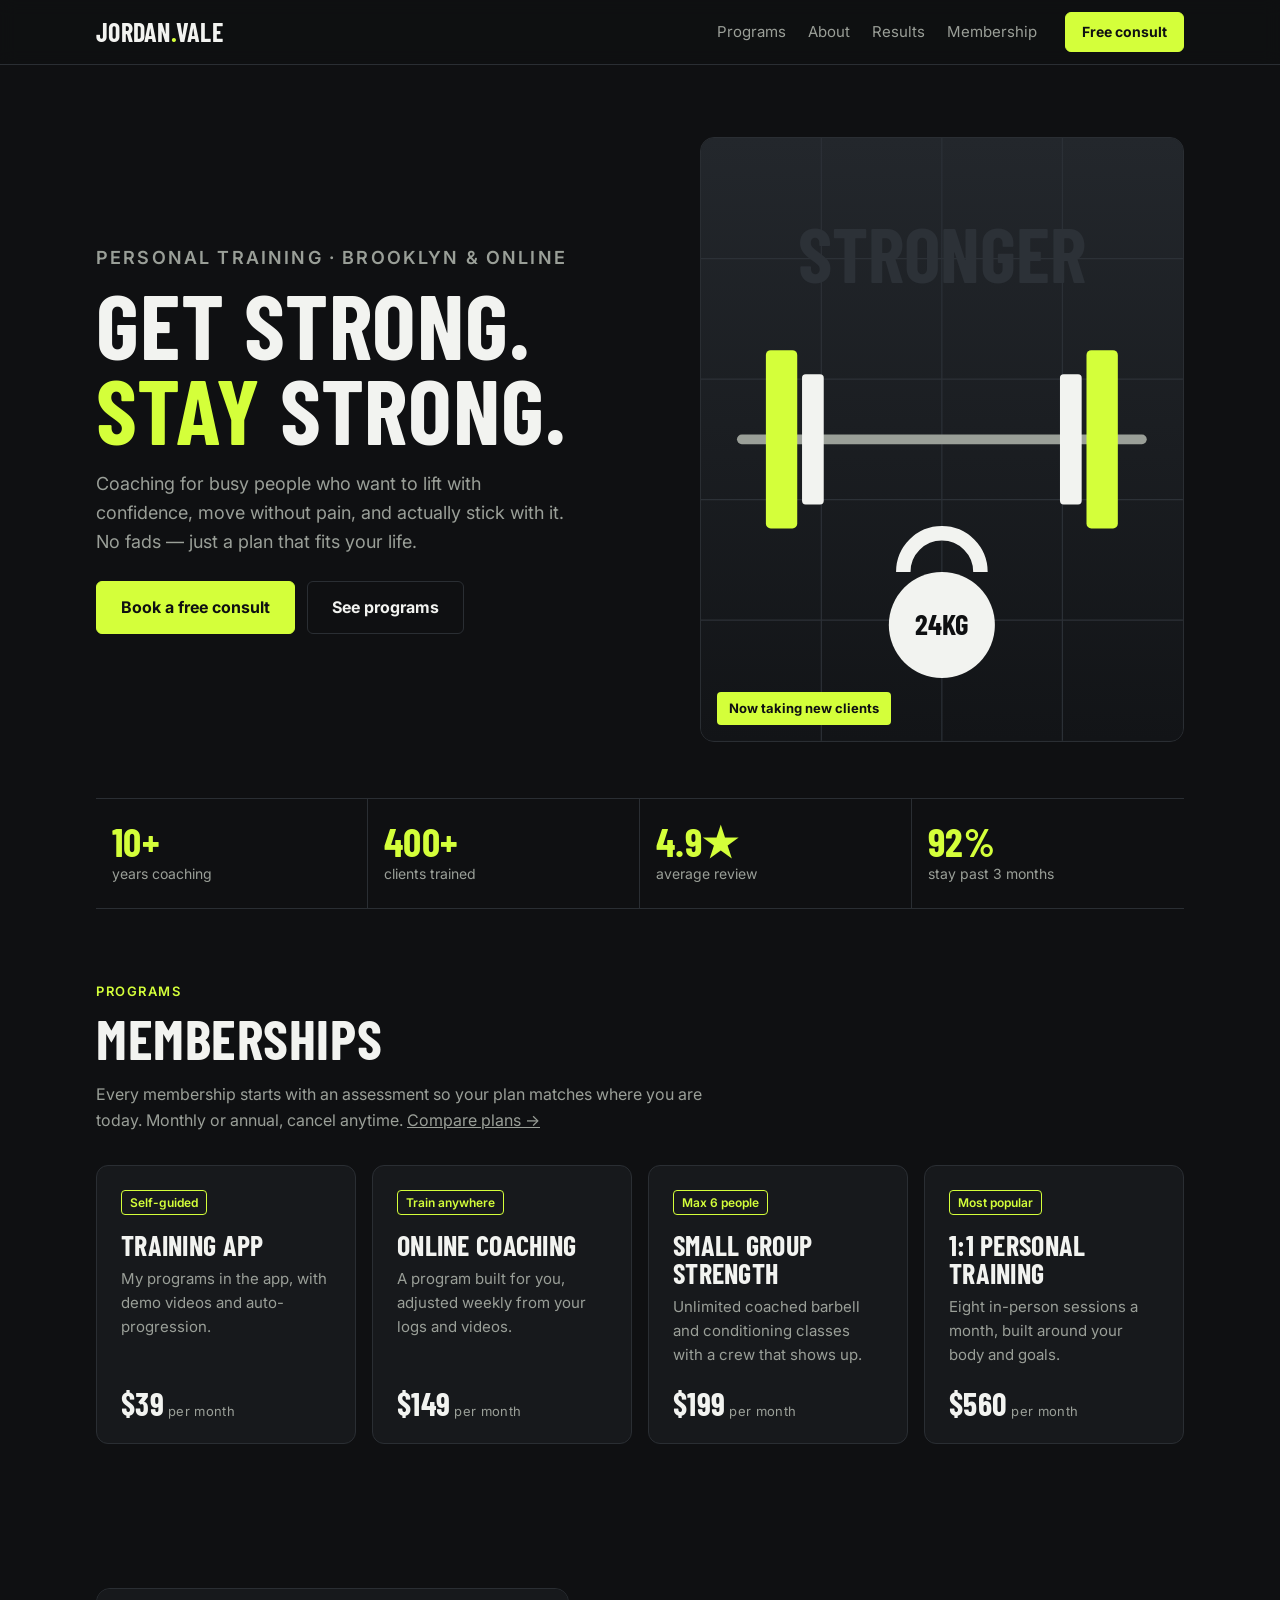
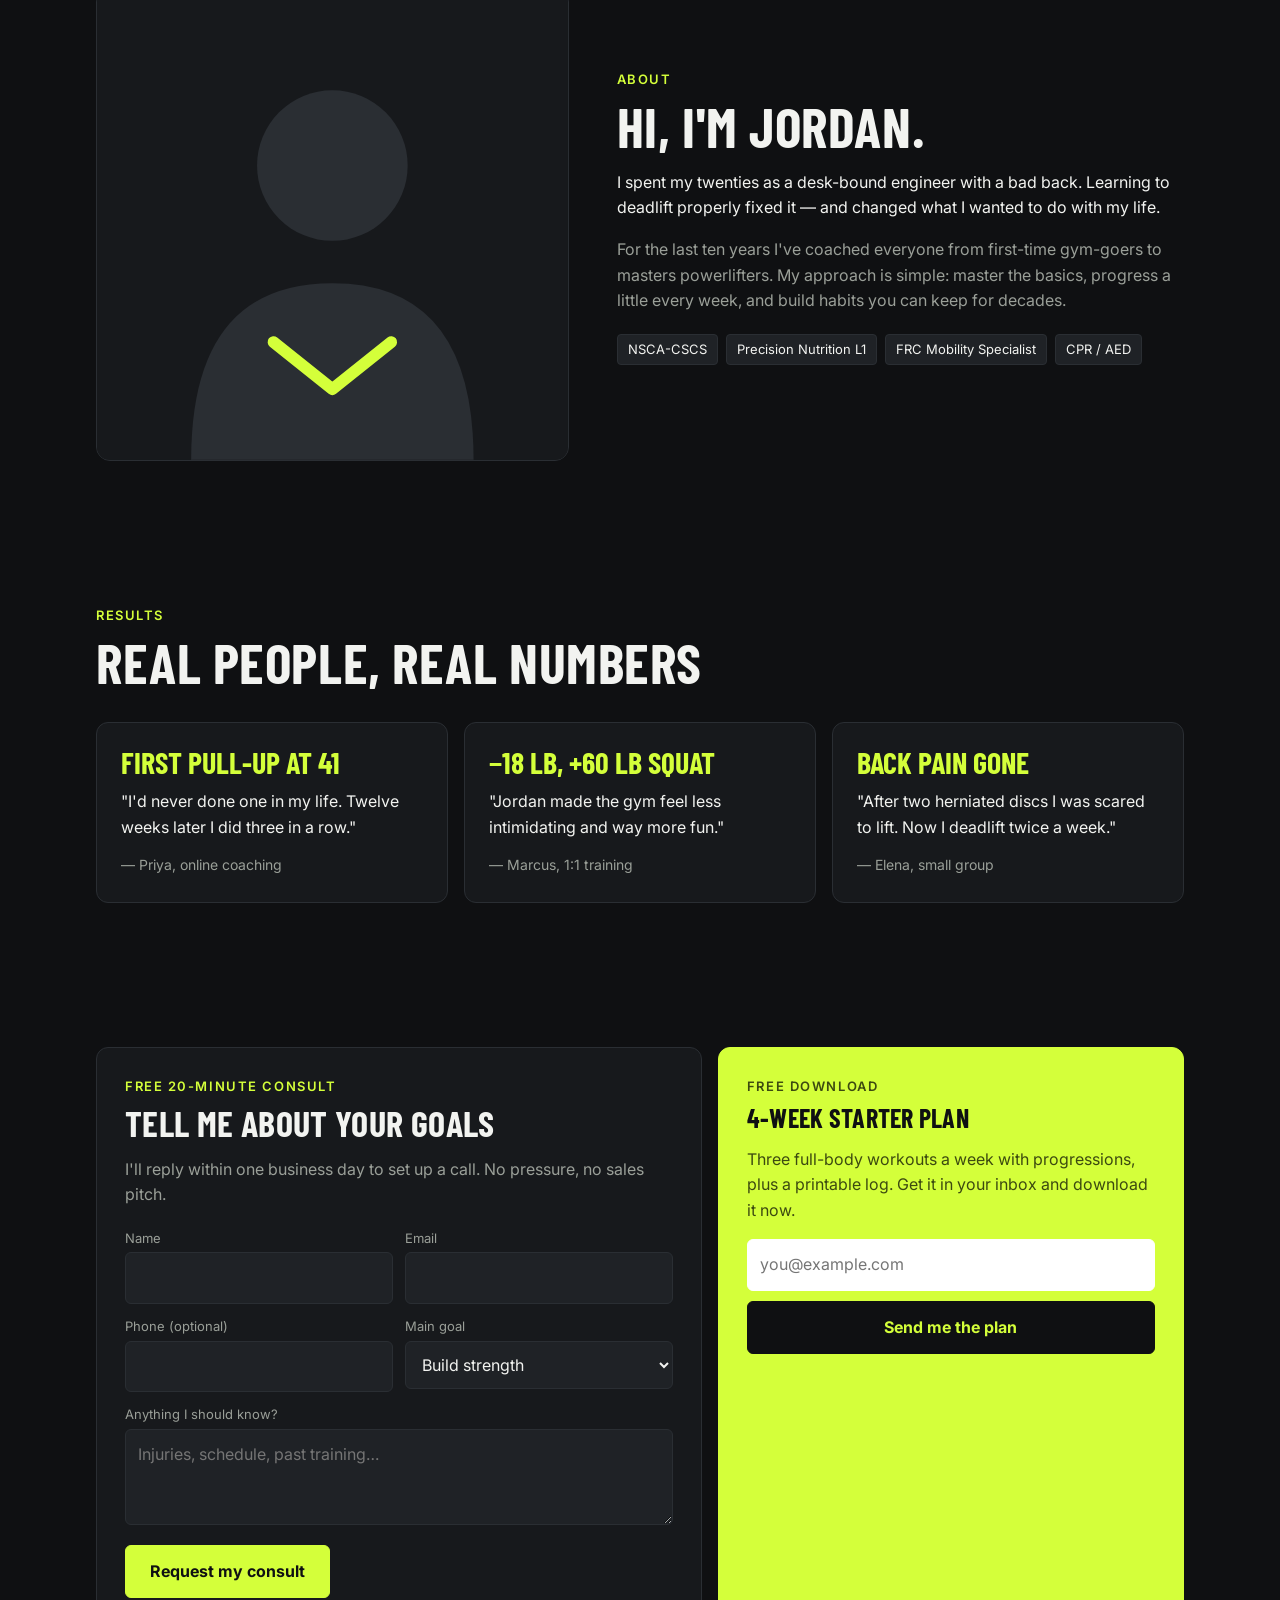
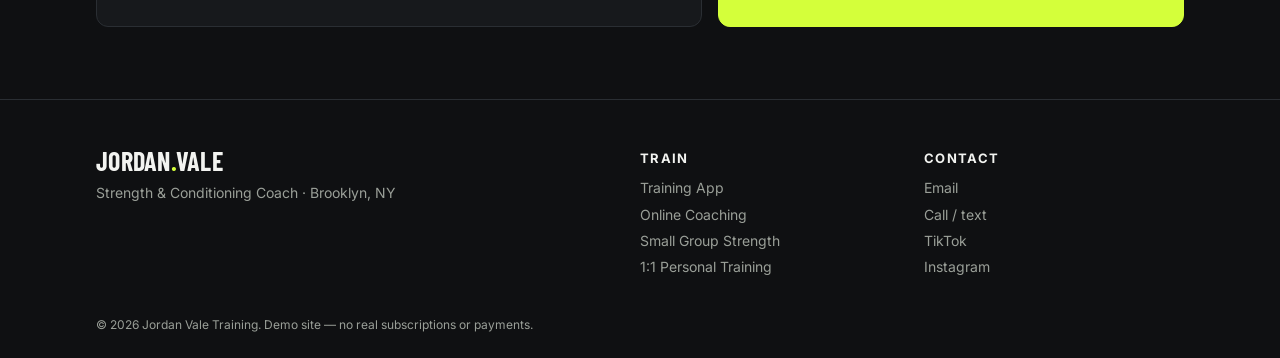
==== index.html @ 386c0ab6 "Personal trainer site with TikTok Pixel tracking Static GitHub Pages site: home, program detail, sub" ====
<!doctype html>
<html lang="en">
<head>
  <meta charset="utf-8">
  <meta name="viewport" content="width=device-width, initial-scale=1">
  <title>Jordan Vale — Strength &amp; Conditioning Coach, Brooklyn</title>
  <meta name="description" content="Personal training, online coaching and small group strength classes in Brooklyn, NY.">
  <link rel="preconnect" href="https://fonts.googleapis.com">
  <link rel="stylesheet" href="https://fonts.googleapis.com/css2?family=Barlow+Condensed:wght@700&family=Inter:wght@400;500;600;700&display=swap">
  <link rel="stylesheet" href="./assets/style.css">
  <script src="./assets/pixel.js"></script>
</head>
<body data-base="./">
<header id="site-header"></header>

<main>
  <div class="container hero">
    <div>
      <p class="eyebrow">Personal training · Brooklyn &amp; online</p>
      <h1>Get strong.<br><em>Stay</em> strong.</h1>
      <p>Coaching for busy people who want to lift with confidence, move without pain, and actually stick with it. No fads — just a plan that fits your life.</p>
      <div class="cta">
        <a class="btn" id="hero-consult" href="#consult">Book a free consult</a>
        <a class="btn ghost" id="hero-programs" href="#programs">See programs</a>
      </div>
    </div>
    <div class="hero-art">
      <svg viewBox="0 0 400 500" preserveAspectRatio="xMidYMid slice" aria-hidden="true">
        <defs>
          <linearGradient id="hg" x1="0" y1="0" x2="0" y2="1"><stop offset="0" stop-color="#23272c"/><stop offset="1" stop-color="#121417"/></linearGradient>
        </defs>
        <rect width="400" height="500" fill="url(#hg)"/>
        <g stroke="#2c3137" stroke-width="1">
          <line x1="0" y1="100" x2="400" y2="100"/><line x1="0" y1="200" x2="400" y2="200"/><line x1="0" y1="300" x2="400" y2="300"/><line x1="0" y1="400" x2="400" y2="400"/>
          <line x1="100" y1="0" x2="100" y2="500"/><line x1="200" y1="0" x2="200" y2="500"/><line x1="300" y1="0" x2="300" y2="500"/>
        </g>
        <!-- barbell -->
        <rect x="30" y="246" width="340" height="8" rx="4" fill="#9a9f98"/>
        <rect x="54" y="176" width="26" height="148" rx="4" fill="#d4ff3a"/>
        <rect x="84" y="196" width="18" height="108" rx="3" fill="#f2f3f0"/>
        <rect x="320" y="176" width="26" height="148" rx="4" fill="#d4ff3a"/>
        <rect x="298" y="196" width="18" height="108" rx="3" fill="#f2f3f0"/>
        <!-- kettlebell -->
        <path d="M168 360 a32 32 0 0 1 64 0" fill="none" stroke="#f2f3f0" stroke-width="12"/>
        <circle cx="200" cy="404" r="44" fill="#f2f3f0"/>
        <text x="200" y="412" text-anchor="middle" font-family="Barlow Condensed, sans-serif" font-weight="700" font-size="24" fill="#0f1012">24KG</text>
        <text x="200" y="120" text-anchor="middle" font-family="Barlow Condensed, sans-serif" font-weight="700" font-size="64" fill="#2c3137">STRONGER</text>
      </svg>
      <span class="chip">Now taking new clients</span>
    </div>
  </div>

  <div class="container">
    <div class="stats">
      <div class="stat"><b>10+</b><span>years coaching</span></div>
      <div class="stat"><b>400+</b><span>clients trained</span></div>
      <div class="stat"><b>4.9★</b><span>average review</span></div>
      <div class="stat"><b>92%</b><span>stay past 3 months</span></div>
    </div>
  </div>

  <section id="programs">
    <div class="container">
      <div class="section-head">
        <p class="eyebrow">Programs</p>
        <h2>Memberships</h2>
        <p class="muted">Every membership starts with an assessment so your plan matches where you are today. Monthly or annual, cancel anytime. <a href="./subscribe/" id="programs-compare">Compare plans →</a></p>
      </div>
      <div class="grid" id="program-grid"></div>
    </div>
  </section>

  <section id="about">
    <div class="container about">
      <div class="about-art">
        <svg viewBox="0 0 400 400" aria-hidden="true">
          <rect width="400" height="400" fill="#17191c"/>
          <circle cx="200" cy="150" r="64" fill="#2a2e33"/>
          <path d="M80 400 Q80 250 200 250 Q320 250 320 400 Z" fill="#2a2e33"/>
          <path d="M150 300 L200 340 L250 300" fill="none" stroke="#d4ff3a" stroke-width="10" stroke-linecap="round" stroke-linejoin="round"/>
        </svg>
      </div>
      <div>
        <p class="eyebrow">About</p>
        <h2 style="font-size:clamp(36px,5vw,56px);line-height:1;margin:0 0 16px">Hi, I'm Jordan.</h2>
        <p>I spent my twenties as a desk-bound engineer with a bad back. Learning to deadlift properly fixed it — and changed what I wanted to do with my life.</p>
        <p class="muted">For the last ten years I've coached everyone from first-time gym-goers to masters powerlifters. My approach is simple: master the basics, progress a little every week, and build habits you can keep for decades.</p>
        <ul class="creds">
          <li>NSCA-CSCS</li><li>Precision Nutrition L1</li><li>FRC Mobility Specialist</li><li>CPR / AED</li>
        </ul>
      </div>
    </div>
  </section>

  <section id="results">
    <div class="container">
      <div class="section-head">
        <p class="eyebrow">Results</p>
        <h2>Real people, real numbers</h2>
      </div>
      <div class="quotes">
        <div class="quote"><div class="win">First pull-up at 41</div><p>"I'd never done one in my life. Twelve weeks later I did three in a row."</p><cite>— Priya, online coaching</cite></div>
        <div class="quote"><div class="win">−18 lb, +60 lb squat</div><p>"Jordan made the gym feel less intimidating and way more fun."</p><cite>— Marcus, 1:1 training</cite></div>
        <div class="quote"><div class="win">Back pain gone</div><p>"After two herniated discs I was scared to lift. Now I deadlift twice a week."</p><cite>— Elena, small group</cite></div>
      </div>
    </div>
  </section>

  <section id="consult">
    <div class="container split">
      <div class="panel">
        <p class="eyebrow">Free 20-minute consult</p>
        <h2>Tell me about your goals</h2>
        <p class="muted">I'll reply within one business day to set up a call. No pressure, no sales pitch.</p>
        <form id="consult-form">
          <div class="fields">
            <div><label for="c-name">Name</label><input id="c-name" required autocomplete="name"></div>
            <div><label for="c-email">Email</label><input id="c-email" type="email" required autocomplete="email"></div>
            <div><label for="c-phone">Phone (optional)</label><input id="c-phone" type="tel" autocomplete="tel"></div>
            <div><label for="c-goal">Main goal</label>
              <select id="c-goal">
                <option>Build strength</option><option>Lose fat</option><option>Move without pain</option><option>Sport performance</option><option>Not sure yet</option>
              </select>
            </div>
            <div class="full"><label for="c-msg">Anything I should know?</label><textarea id="c-msg" placeholder="Injuries, schedule, past training…"></textarea></div>
            <div class="full"><button class="btn" type="submit" id="consult-submit">Request my consult</button></div>
          </div>
        </form>
      </div>
      <div class="panel lime" id="guide">
        <p class="eyebrow" style="color:#3c4a10">Free download</p>
        <h3>4-week starter plan</h3>
        <p class="muted">Three full-body workouts a week with progressions, plus a printable log. Get it in your inbox and download it now.</p>
        <form id="guide-form" style="display:flex;flex-direction:column;gap:10px;margin-top:16px">
          <input type="email" id="guide-email" placeholder="you@example.com" required aria-label="Email">
          <button class="btn" type="submit" id="guide-submit">Send me the plan</button>
        </form>
      </div>
    </div>
  </section>
</main>

<footer id="site-footer"></footer>

<script src="./assets/site.js"></script>
<script>
  document.getElementById('program-grid').innerHTML = PROGRAMS.map(function (p) {
    return '<a class="card" href="./program/?id=' + p.id + '" id="card-' + p.id + '">' +
      '<span class="tag">' + p.tag + '</span>' +
      '<h3>' + p.name + '</h3>' +
      '<p>' + p.short + '</p>' +
      '<div class="price">' + money(p.price) + '<small>' + p.unit + '</small></div></a>';
  }).join('');

  document.getElementById('hero-consult').addEventListener('click', function () {
    track('ClickButton', { description: 'hero_book_consult' });
  });

  document.getElementById('consult-form').addEventListener('submit', function (e) {
    e.preventDefault();
    var email = document.getElementById('c-email').value;
    var phone = document.getElementById('c-phone').value;
    identifyUser({ email: email, phone: phone });
    track('SubmitForm', { description: 'free_consult', content_name: document.getElementById('c-goal').value });
    this.innerHTML = '<div class="done"><h3>Got it — talk soon!</h3><p class="muted">I\'ll email you within one business day to find a time.</p></div>';
  });

  document.getElementById('guide-form').addEventListener('submit', function (e) {
    e.preventDefault();
    identifyUser({ email: document.getElementById('guide-email').value });
    track('SubmitForm', { description: 'starter_plan' });
    this.outerHTML = '<div class="done"><p><strong>Check your inbox.</strong> Or grab it right now:</p>' +
      '<a class="btn" id="guide-download" href="./assets/4-week-starter-plan.txt" download>Download the plan</a></div>';
    document.getElementById('guide-download').addEventListener('click', function () {
      track('Download', { content_id: 'starter-plan', content_name: '4-week starter plan' });
    });
  });
</script>
</body>
</html>
---- assets/style.css ----
:root {
  --bg: #0f1012; --surface: #17191c; --surface-2: #1f2226; --ink: #f2f3f0; --muted: #9a9f98;
  --line: #2a2e33; --accent: #d4ff3a; --accent-ink: #0f1012;
}
* { box-sizing: border-box; }
html { scroll-behavior: smooth; }
body {
  margin: 0; background: var(--bg); color: var(--ink);
  font: 16px/1.6 Inter, -apple-system, BlinkMacSystemFont, "Segoe UI", sans-serif;
}
a { color: inherit; }
h1, h2, h3, .logo, .stat b, .price {
  font-family: "Barlow Condensed", Impact, sans-serif; font-weight: 700; text-transform: uppercase; letter-spacing: .01em;
}
.container { max-width: 1120px; margin: 0 auto; padding: 0 16px; }
.muted { color: var(--muted); }
.eyebrow { color: var(--accent); font-size: 13px; font-weight: 600; letter-spacing: .12em; text-transform: uppercase; margin: 0 0 8px; }

/* header */
#site-header { background: rgba(15,16,18,.88); backdrop-filter: blur(8px); border-bottom: 1px solid var(--line); position: sticky; top: 0; z-index: 10; }
.nav { display: flex; align-items: center; gap: 28px; height: 64px; }
.logo { font-size: 26px; text-decoration: none; white-space: nowrap; line-height: 1; }
.logo span { color: var(--accent); }
.links { display: flex; gap: 22px; margin-left: auto; }
.links a { text-decoration: none; font-size: 15px; color: var(--muted); }
.links a:hover { color: var(--ink); }
@media (max-width: 760px) { .links { display: none; } .nav .btn { margin-left: auto; } }

/* buttons & forms */
.btn {
  display: inline-block; padding: 13px 24px; border-radius: 6px; border: 1px solid var(--accent);
  background: var(--accent); color: var(--accent-ink); font: inherit; font-weight: 700; cursor: pointer; text-decoration: none;
}
.btn:hover { filter: brightness(1.08); }
.btn.ghost { background: transparent; color: var(--ink); border-color: var(--line); }
.btn.ghost:hover { border-color: var(--ink); }
.btn.small { padding: 8px 16px; font-size: 14px; }
.btn.block { width: 100%; text-align: center; }
.btn:disabled { opacity: .5; cursor: not-allowed; }
label { display: block; font-size: 13px; color: var(--muted); margin-bottom: 4px; }
input, select, textarea {
  width: 100%; padding: 12px; border: 1px solid var(--line); border-radius: 6px;
  background: var(--surface-2); color: var(--ink); font: inherit;
}
textarea { min-height: 96px; resize: vertical; }
input:focus, select:focus, textarea:focus { outline: 2px solid var(--accent); outline-offset: -1px; }

/* hero */
.hero { display: grid; grid-template-columns: 1.15fr 1fr; gap: 48px; align-items: center; padding: 72px 16px 56px; }
.hero h1 { font-size: clamp(48px, 7.5vw, 92px); line-height: .92; margin: 0 0 20px; }
.hero h1 em { font-style: normal; color: var(--accent); }
.hero p { color: var(--muted); font-size: 18px; max-width: 480px; }
.hero .cta { display: flex; gap: 12px; flex-wrap: wrap; margin-top: 24px; }
.hero-art { position: relative; aspect-ratio: 4 / 5; border-radius: 14px; overflow: hidden; background: var(--surface); border: 1px solid var(--line); }
.hero-art svg { position: absolute; inset: 0; width: 100%; height: 100%; }
.hero-art .chip { position: absolute; left: 16px; bottom: 16px; background: var(--accent); color: var(--accent-ink); font-weight: 700; font-size: 13px; padding: 6px 12px; border-radius: 4px; }
@media (max-width: 760px) { .hero { grid-template-columns: 1fr; padding: 40px 16px; } .hero-art { aspect-ratio: 4 / 3; } }

.stats { display: grid; grid-template-columns: repeat(4, 1fr); border-top: 1px solid var(--line); border-bottom: 1px solid var(--line); }
.stat { padding: 22px 16px; border-right: 1px solid var(--line); }
.stat:last-child { border-right: 0; }
.stat b { display: block; font-size: 40px; line-height: 1; color: var(--accent); }
.stat span { color: var(--muted); font-size: 14px; }
@media (max-width: 760px) { .stats { grid-template-columns: 1fr 1fr; } .stat:nth-child(2) { border-right: 0; } .stat:nth-child(-n+2) { border-bottom: 1px solid var(--line); } }

/* sections */
section { padding: 72px 0; }
.section-head { margin-bottom: 32px; max-width: 640px; }
.section-head h2 { font-size: clamp(36px, 5vw, 56px); line-height: 1; margin: 0 0 10px; }

/* programs */
.grid { display: grid; grid-template-columns: repeat(auto-fill, minmax(240px, 1fr)); gap: 16px; }
.card {
  display: flex; flex-direction: column; text-decoration: none; background: var(--surface);
  border: 1px solid var(--line); border-radius: 12px; padding: 24px; transition: border-color .2s, transform .2s;
}
.card:hover { border-color: var(--accent); transform: translateY(-3px); }
.card .tag { align-self: flex-start; font-size: 12px; font-weight: 600; color: var(--accent); border: 1px solid currentColor; border-radius: 4px; padding: 2px 8px; }
.card h3 { font-size: 28px; line-height: 1; margin: 16px 0 8px; }
.card p { color: var(--muted); font-size: 15px; margin: 0 0 20px; flex: 1; }
.card .price { font-size: 32px; line-height: 1; }
.card .price small { font-family: Inter, sans-serif; font-size: 13px; color: var(--muted); text-transform: none; font-weight: 400; margin-left: 4px; }

/* about */
.about { display: grid; grid-template-columns: 1fr 1.2fr; gap: 48px; align-items: center; }
.about-art { aspect-ratio: 1; border-radius: 14px; overflow: hidden; background: var(--surface); border: 1px solid var(--line); }
.about-art svg { width: 100%; height: 100%; display: block; }
.creds { display: flex; flex-wrap: wrap; gap: 8px; margin-top: 20px; padding: 0; list-style: none; }
.creds li { background: var(--surface-2); border: 1px solid var(--line); border-radius: 4px; padding: 4px 10px; font-size: 13px; }
@media (max-width: 760px) { .about { grid-template-columns: 1fr; gap: 24px; } }

/* results */
.quotes { display: grid; grid-template-columns: repeat(3, 1fr); gap: 16px; }
.quote { background: var(--surface); border: 1px solid var(--line); border-radius: 12px; padding: 24px; }
.quote .win { font-family: "Barlow Condensed", sans-serif; font-weight: 700; font-size: 30px; line-height: 1; color: var(--accent); text-transform: uppercase; }
.quote p { margin: 12px 0; }
.quote cite { color: var(--muted); font-style: normal; font-size: 14px; }
@media (max-width: 760px) { .quotes { grid-template-columns: 1fr; } }

/* consult + guide */
.split { display: grid; grid-template-columns: 1.3fr 1fr; gap: 16px; }
@media (max-width: 760px) { .split { grid-template-columns: 1fr; } }
.panel { background: var(--surface); border: 1px solid var(--line); border-radius: 12px; padding: 28px; }
.panel h2 { font-size: 36px; line-height: 1; margin: 0 0 8px; }
.panel h3 { font-size: 26px; line-height: 1; margin: 0 0 8px; }
.panel.lime { background: var(--accent); color: var(--accent-ink); border-color: var(--accent); }
.panel.lime .muted { color: #3c4a10; }
.panel.lime input { background: #fff; color: #111; border-color: #fff; }
.panel.lime .btn { background: var(--accent-ink); color: var(--accent); border-color: var(--accent-ink); }
.fields { display: grid; grid-template-columns: 1fr 1fr; gap: 12px; margin-top: 20px; }
.fields .full { grid-column: 1 / -1; }
@media (max-width: 560px) { .fields { grid-template-columns: 1fr; } }
.done { padding: 16px 0 0; }
.done a { font-weight: 700; }

/* program page */
.pdp { display: grid; grid-template-columns: 1.2fr 1fr; gap: 40px; padding: 48px 16px 72px; align-items: start; }
.pdp h1 { font-size: clamp(44px, 6vw, 72px); line-height: .95; margin: 8px 0 16px; }
.pdp .lead { font-size: 18px; color: var(--muted); }
.checklist { list-style: none; padding: 0; margin: 24px 0; }
.checklist li { padding: 10px 0 10px 30px; border-bottom: 1px solid var(--line); position: relative; }
.checklist li::before { content: "✓"; position: absolute; left: 4px; color: var(--accent); font-weight: 700; }
.buy .price { font-size: 56px; line-height: 1; margin: 4px 0; }
.buy .btn { margin-top: 20px; }
.buy .text-btn { display: block; margin: 14px auto 0; background: none; border: 0; color: var(--muted); font: inherit; text-decoration: underline; cursor: pointer; }
@media (max-width: 760px) { .pdp { grid-template-columns: 1fr; } }

/* subscribe */
.page-title { font-size: clamp(40px, 6vw, 64px); line-height: 1; margin: 40px 0 24px; }
.two-col { display: grid; grid-template-columns: 1.4fr 1fr; gap: 24px; align-items: start; padding-bottom: 72px; }
.two-col .panel + .panel { margin-top: 16px; }
@media (max-width: 760px) { .two-col { grid-template-columns: 1fr; } }
.sub-head { display: flex; justify-content: space-between; align-items: flex-end; gap: 16px; flex-wrap: wrap; }
.sub-head .page-title { margin-bottom: 24px; }
.billing { display: inline-flex; background: var(--surface); border: 1px solid var(--line); border-radius: 8px; padding: 4px; margin-bottom: 24px; }
.billing button { background: none; border: 0; color: var(--muted); font: inherit; font-weight: 600; padding: 8px 16px; border-radius: 6px; cursor: pointer; }
.billing button small { font-weight: 500; font-size: 11px; margin-left: 4px; color: var(--accent); }
.billing button[aria-pressed="true"] { background: var(--accent); color: var(--accent-ink); }
.billing button[aria-pressed="true"] small { color: var(--accent-ink); }
.plans { display: grid; grid-template-columns: repeat(4, 1fr); gap: 12px; }
@media (max-width: 960px) { .plans { grid-template-columns: 1fr 1fr; } }
@media (max-width: 520px) { .plans { grid-template-columns: 1fr; } }
.plan {
  display: flex; flex-direction: column; text-align: left; font: inherit; color: var(--ink); cursor: pointer;
  background: var(--surface); border: 1px solid var(--line); border-radius: 12px; padding: 20px; transition: border-color .2s;
}
.plan:hover { border-color: var(--muted); }
.plan[aria-pressed="true"] { border-color: var(--accent); box-shadow: inset 0 0 0 1px var(--accent); }
.plan .tag { align-self: flex-start; font-size: 12px; font-weight: 600; color: var(--accent); border: 1px solid currentColor; border-radius: 4px; padding: 2px 8px; }
.plan h3 { font-size: 24px; line-height: 1; margin: 14px 0 8px; }
.plan .price { font-size: 34px; line-height: 1; }
.plan .price small { font-family: Inter, sans-serif; font-size: 13px; color: var(--muted); text-transform: none; font-weight: 400; margin-left: 2px; }
.plan ul { list-style: none; padding: 0; margin: 16px 0 0; font-size: 14px; color: var(--muted); }
.plan li { padding: 4px 0 4px 20px; position: relative; }
.plan li::before { content: "✓"; position: absolute; left: 0; color: var(--accent); }
.pay-option { display: flex; gap: 12px; align-items: center; padding: 14px; border: 1px solid var(--line); border-radius: 8px; margin-top: 10px; cursor: pointer; }
.pay-option input { width: auto; accent-color: var(--accent); }
.pay-option:has(input:checked) { border-color: var(--accent); }
.sum-row { display: flex; justify-content: space-between; padding: 6px 0; }
.sum-row.total { font-weight: 700; font-size: 18px; border-top: 1px solid var(--line); margin-top: 8px; padding-top: 14px; }

/* thank you */
.confirm { text-align: center; max-width: 580px; margin: 0 auto; padding: 88px 16px; }
.confirm .check { width: 64px; height: 64px; border-radius: 50%; background: var(--accent); color: var(--accent-ink); font-size: 32px; font-weight: 700; line-height: 64px; margin: 0 auto 20px; }
.confirm h1 { font-size: 56px; line-height: 1; margin: 0 0 12px; }

/* footer */
#site-footer { border-top: 1px solid var(--line); padding: 48px 0 24px; font-size: 14px; }
.footer-grid { display: grid; grid-template-columns: 2fr 1fr 1fr; gap: 24px; }
.footer-grid h4 { margin: 0 0 8px; font-size: 13px; text-transform: uppercase; letter-spacing: .1em; }
.footer-grid a { display: block; color: var(--muted); text-decoration: none; margin-bottom: 4px; }
.footer-grid a:hover { color: var(--accent); }
.footer-grid p { color: var(--muted); margin: 8px 0 0; }
.fine { color: var(--muted); font-size: 12px; margin-top: 32px; }
@media (max-width: 760px) { .footer-grid { grid-template-columns: 1fr 1fr; } .footer-grid > div:first-child { grid-column: 1 / -1; } }

/* toast */
.toast {
  position: fixed; left: 50%; bottom: 24px; transform: translate(-50%, 20px); opacity: 0;
  background: var(--ink); color: var(--bg); padding: 12px 18px; border-radius: 8px; transition: all .25s; z-index: 30; font-weight: 500;
}
.toast.show { opacity: 1; transform: translate(-50%, 0); }

/* debug panel (?debug=1) */
.cs-debug {
  position: fixed; right: 12px; bottom: 12px; width: min(420px, calc(100vw - 24px)); z-index: 40;
  background: #000; color: #e6e8e3; border: 1px solid var(--line); border-radius: 10px; box-shadow: 0 8px 30px rgba(0,0,0,.5);
  font: 12px/1.5 ui-monospace, Menlo, monospace;
}
.cs-debug-head { display: flex; gap: 8px; align-items: center; padding: 8px 12px; border-bottom: 1px solid var(--line); }
.cs-debug-head code { color: var(--accent); }
.cs-debug-head span { color: var(--muted); }
.cs-debug-head button { margin-left: auto; background: none; border: 0; color: #e6e8e3; cursor: pointer; font-size: 16px; }
#cs-debug-log { max-height: 220px; overflow: auto; padding: 8px 12px; word-break: break-all; }
#cs-debug-log .err { color: #ff8a80; }
#cs-debug-log .muted { color: var(--muted); }
.cs-debug.collapsed #cs-debug-log { display: none; }
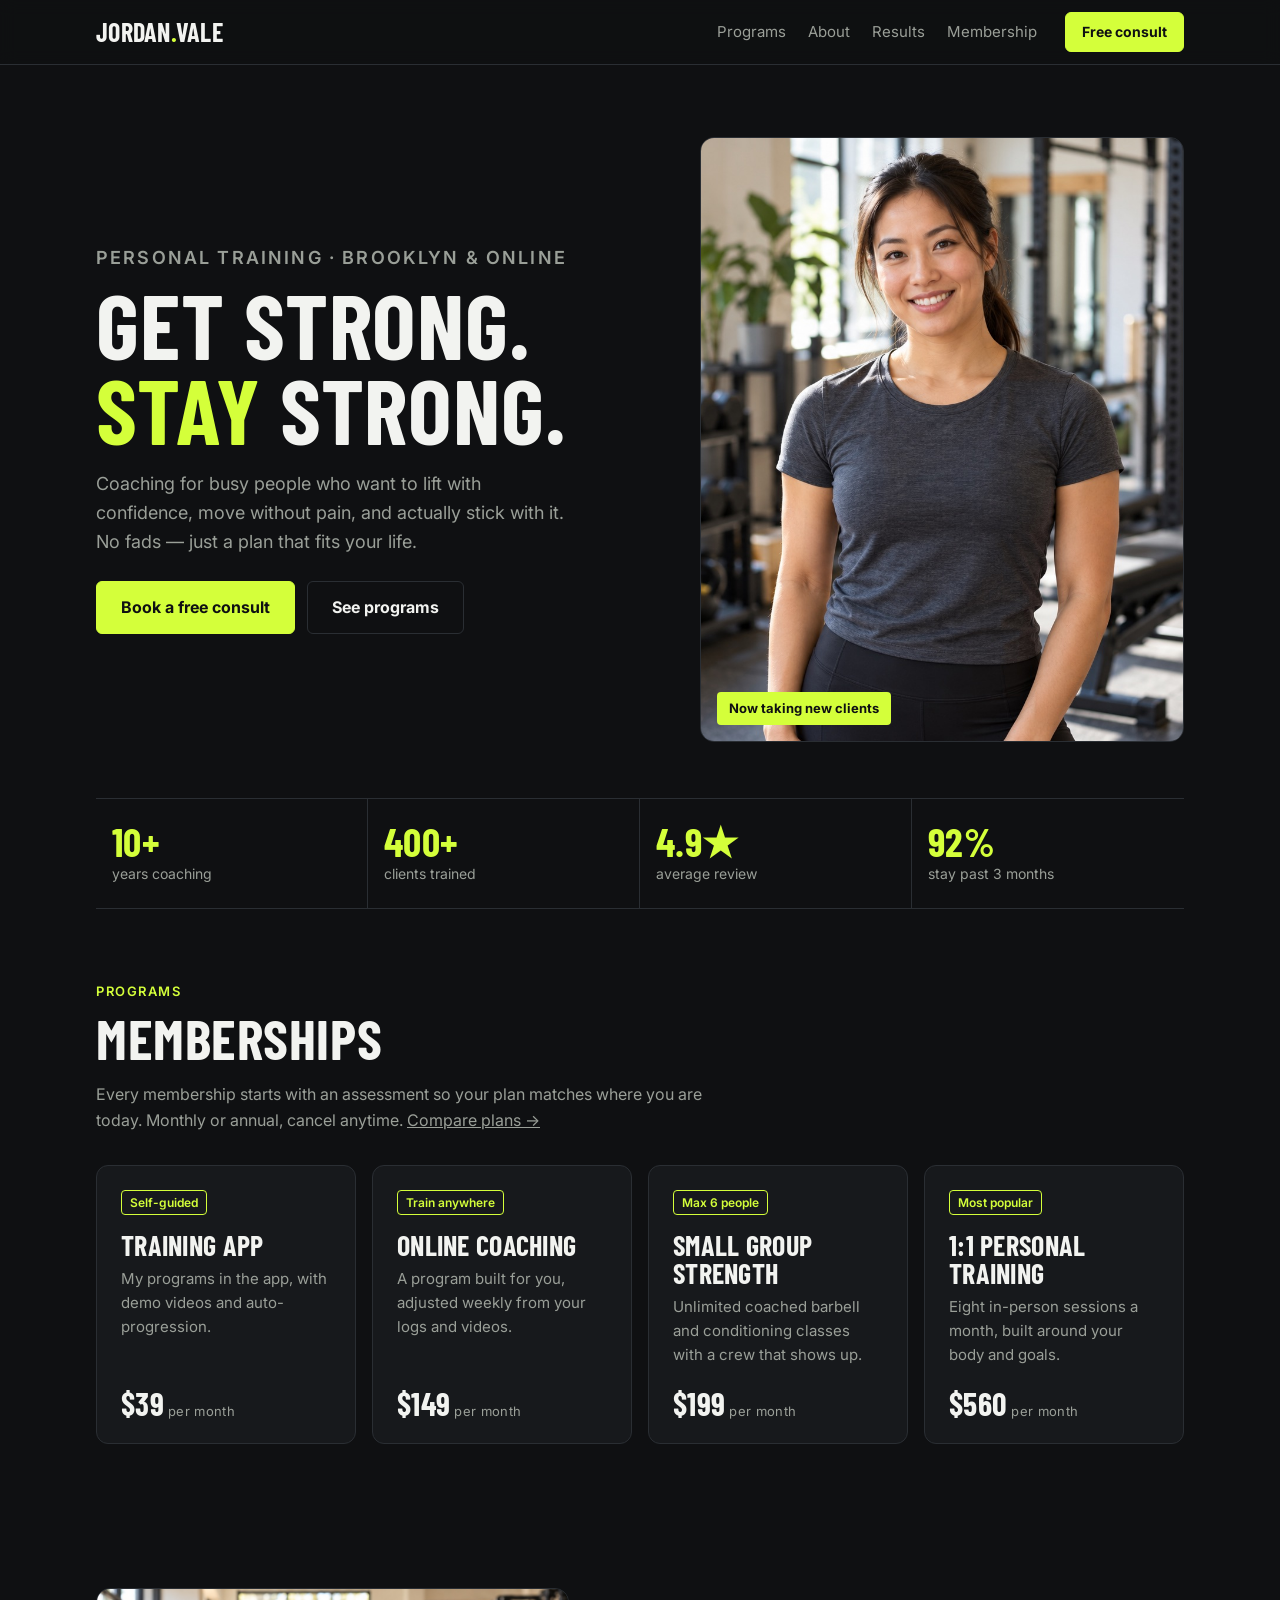
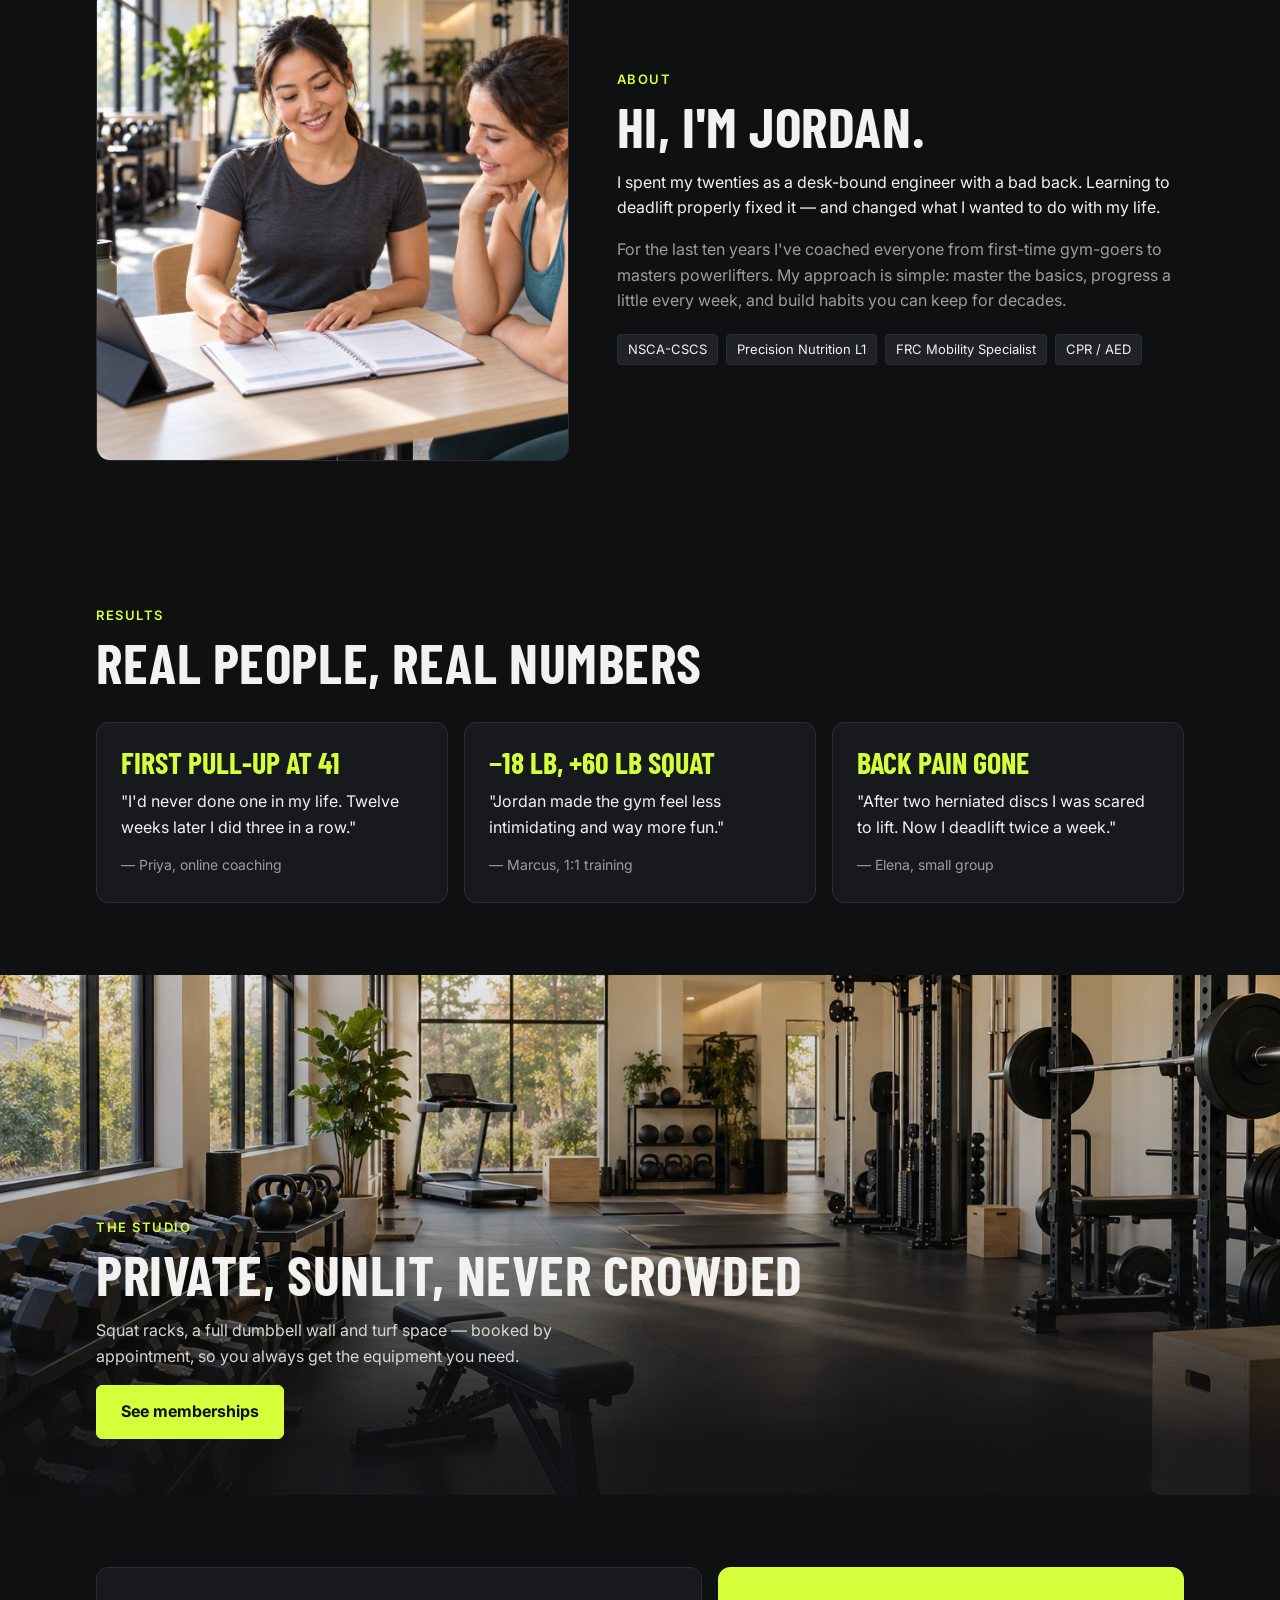
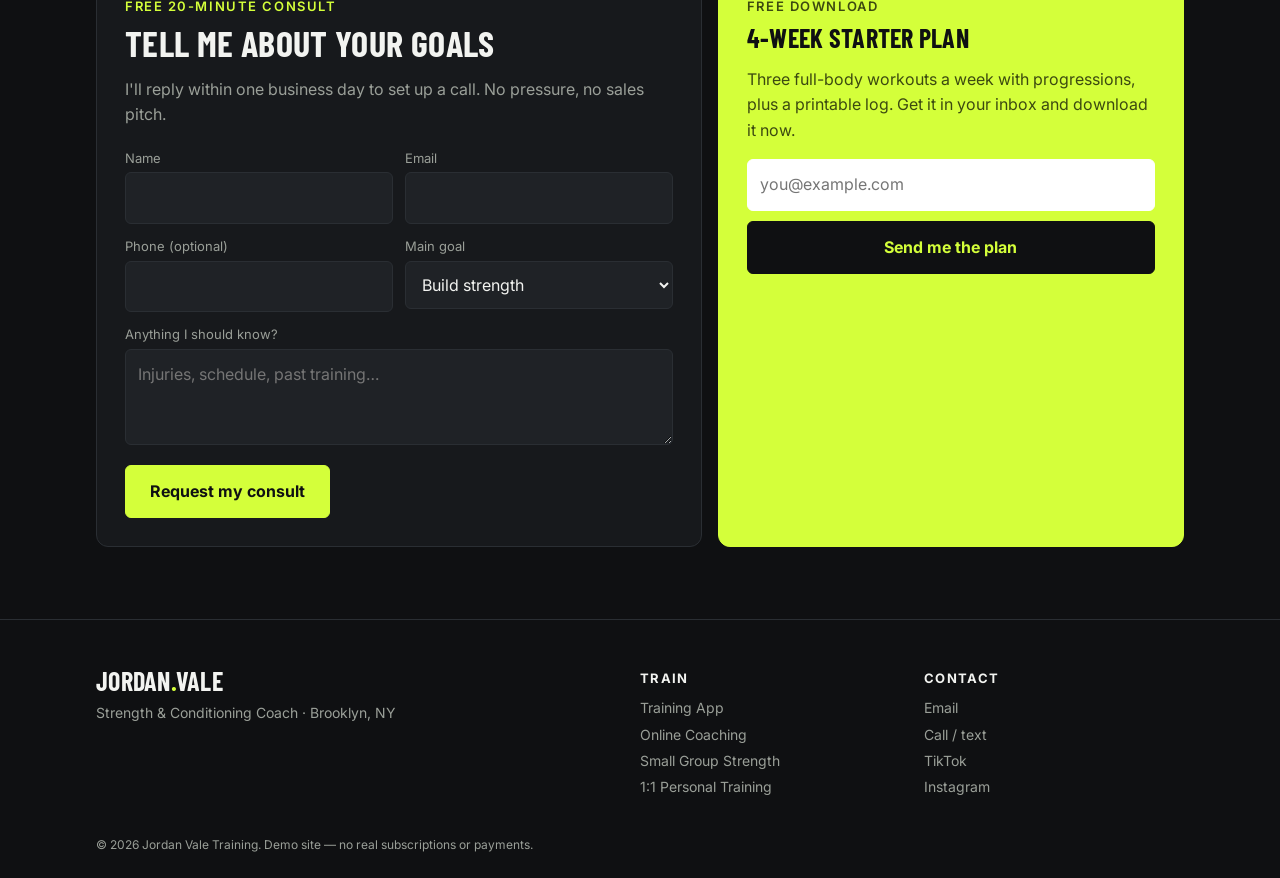
==== commit 20836bad: "Add trainer, consult and studio photos Hero uses the trainer portrait, About uses the planning photo" ====
--- a/index.html
+++ b/index.html
@@ -25,27 +25,7 @@
       </div>
     </div>
     <div class="hero-art">
-      <svg viewBox="0 0 400 500" preserveAspectRatio="xMidYMid slice" aria-hidden="true">
-        <defs>
-          <linearGradient id="hg" x1="0" y1="0" x2="0" y2="1"><stop offset="0" stop-color="#23272c"/><stop offset="1" stop-color="#121417"/></linearGradient>
-        </defs>
-        <rect width="400" height="500" fill="url(#hg)"/>
-        <g stroke="#2c3137" stroke-width="1">
-          <line x1="0" y1="100" x2="400" y2="100"/><line x1="0" y1="200" x2="400" y2="200"/><line x1="0" y1="300" x2="400" y2="300"/><line x1="0" y1="400" x2="400" y2="400"/>
-          <line x1="100" y1="0" x2="100" y2="500"/><line x1="200" y1="0" x2="200" y2="500"/><line x1="300" y1="0" x2="300" y2="500"/>
-        </g>
-        <!-- barbell -->
-        <rect x="30" y="246" width="340" height="8" rx="4" fill="#9a9f98"/>
-        <rect x="54" y="176" width="26" height="148" rx="4" fill="#d4ff3a"/>
-        <rect x="84" y="196" width="18" height="108" rx="3" fill="#f2f3f0"/>
-        <rect x="320" y="176" width="26" height="148" rx="4" fill="#d4ff3a"/>
-        <rect x="298" y="196" width="18" height="108" rx="3" fill="#f2f3f0"/>
-        <!-- kettlebell -->
-        <path d="M168 360 a32 32 0 0 1 64 0" fill="none" stroke="#f2f3f0" stroke-width="12"/>
-        <circle cx="200" cy="404" r="44" fill="#f2f3f0"/>
-        <text x="200" y="412" text-anchor="middle" font-family="Barlow Condensed, sans-serif" font-weight="700" font-size="24" fill="#0f1012">24KG</text>
-        <text x="200" y="120" text-anchor="middle" font-family="Barlow Condensed, sans-serif" font-weight="700" font-size="64" fill="#2c3137">STRONGER</text>
-      </svg>
+      <img src="./assets/img/coach.jpg" alt="Jordan Vale smiling in the training studio" width="1536" height="1024" fetchpriority="high">
       <span class="chip">Now taking new clients</span>
     </div>
   </div>
@@ -73,12 +53,7 @@
   <section id="about">
     <div class="container about">
       <div class="about-art">
-        <svg viewBox="0 0 400 400" aria-hidden="true">
-          <rect width="400" height="400" fill="#17191c"/>
-          <circle cx="200" cy="150" r="64" fill="#2a2e33"/>
-          <path d="M80 400 Q80 250 200 250 Q320 250 320 400 Z" fill="#2a2e33"/>
-          <path d="M150 300 L200 340 L250 300" fill="none" stroke="#d4ff3a" stroke-width="10" stroke-linecap="round" stroke-linejoin="round"/>
-        </svg>
+        <img src="./assets/img/consult.jpg" alt="Jordan planning a training program with a client" width="1536" height="1024" loading="lazy">
       </div>
       <div>
         <p class="eyebrow">About</p>
@@ -103,6 +78,16 @@
         <div class="quote"><div class="win">−18 lb, +60 lb squat</div><p>"Jordan made the gym feel less intimidating and way more fun."</p><cite>— Marcus, 1:1 training</cite></div>
         <div class="quote"><div class="win">Back pain gone</div><p>"After two herniated discs I was scared to lift. Now I deadlift twice a week."</p><cite>— Elena, small group</cite></div>
       </div>
+    </div>
+  </section>
+
+  <section id="studio" class="studio">
+    <img src="./assets/img/studio.jpg" alt="Sunlit training studio with squat racks, dumbbells and kettlebells" width="1536" height="1024" loading="lazy">
+    <div class="container studio-copy">
+      <p class="eyebrow">The studio</p>
+      <h2>Private, sunlit, never crowded</h2>
+      <p>Squat racks, a full dumbbell wall and turf space — booked by appointment, so you always get the equipment you need.</p>
+      <a class="btn" id="studio-membership" href="./subscribe/">See memberships</a>
     </div>
   </section>
 
--- a/assets/style.css
+++ b/assets/style.css
@@ -52,7 +52,7 @@
 .hero p { color: var(--muted); font-size: 18px; max-width: 480px; }
 .hero .cta { display: flex; gap: 12px; flex-wrap: wrap; margin-top: 24px; }
 .hero-art { position: relative; aspect-ratio: 4 / 5; border-radius: 14px; overflow: hidden; background: var(--surface); border: 1px solid var(--line); }
-.hero-art svg { position: absolute; inset: 0; width: 100%; height: 100%; }
+.hero-art img { position: absolute; inset: 0; width: 100%; height: 100%; object-fit: cover; object-position: 45% 30%; }
 .hero-art .chip { position: absolute; left: 16px; bottom: 16px; background: var(--accent); color: var(--accent-ink); font-weight: 700; font-size: 13px; padding: 6px 12px; border-radius: 4px; }
 @media (max-width: 760px) { .hero { grid-template-columns: 1fr; padding: 40px 16px; } .hero-art { aspect-ratio: 4 / 3; } }
 
@@ -84,7 +84,7 @@
 /* about */
 .about { display: grid; grid-template-columns: 1fr 1.2fr; gap: 48px; align-items: center; }
 .about-art { aspect-ratio: 1; border-radius: 14px; overflow: hidden; background: var(--surface); border: 1px solid var(--line); }
-.about-art svg { width: 100%; height: 100%; display: block; }
+.about-art img { width: 100%; height: 100%; display: block; object-fit: cover; object-position: 40% center; }
 .creds { display: flex; flex-wrap: wrap; gap: 8px; margin-top: 20px; padding: 0; list-style: none; }
 .creds li { background: var(--surface-2); border: 1px solid var(--line); border-radius: 4px; padding: 4px 10px; font-size: 13px; }
 @media (max-width: 760px) { .about { grid-template-columns: 1fr; gap: 24px; } }
@@ -96,6 +96,15 @@
 .quote p { margin: 12px 0; }
 .quote cite { color: var(--muted); font-style: normal; font-size: 14px; }
 @media (max-width: 760px) { .quotes { grid-template-columns: 1fr; } }
+
+/* studio band */
+.studio { position: relative; padding: 0; min-height: 520px; display: flex; align-items: flex-end; overflow: hidden; }
+.studio img { position: absolute; inset: 0; width: 100%; height: 100%; object-fit: cover; }
+.studio::after { content: ""; position: absolute; inset: 0; background: linear-gradient(to top, rgba(15,16,18,.92) 10%, rgba(15,16,18,.25) 60%, rgba(15,16,18,.1)); }
+.studio-copy { position: relative; z-index: 1; padding-top: 72px; padding-bottom: 56px; width: 100%; }
+.studio-copy h2 { font-size: clamp(36px, 5vw, 56px); line-height: 1; margin: 0 0 12px; }
+.studio-copy p:not(.eyebrow) { max-width: 520px; color: #d6d8d3; }
+@media (max-width: 760px) { .studio { min-height: 440px; } }
 
 /* consult + guide */
 .split { display: grid; grid-template-columns: 1.3fr 1fr; gap: 16px; }
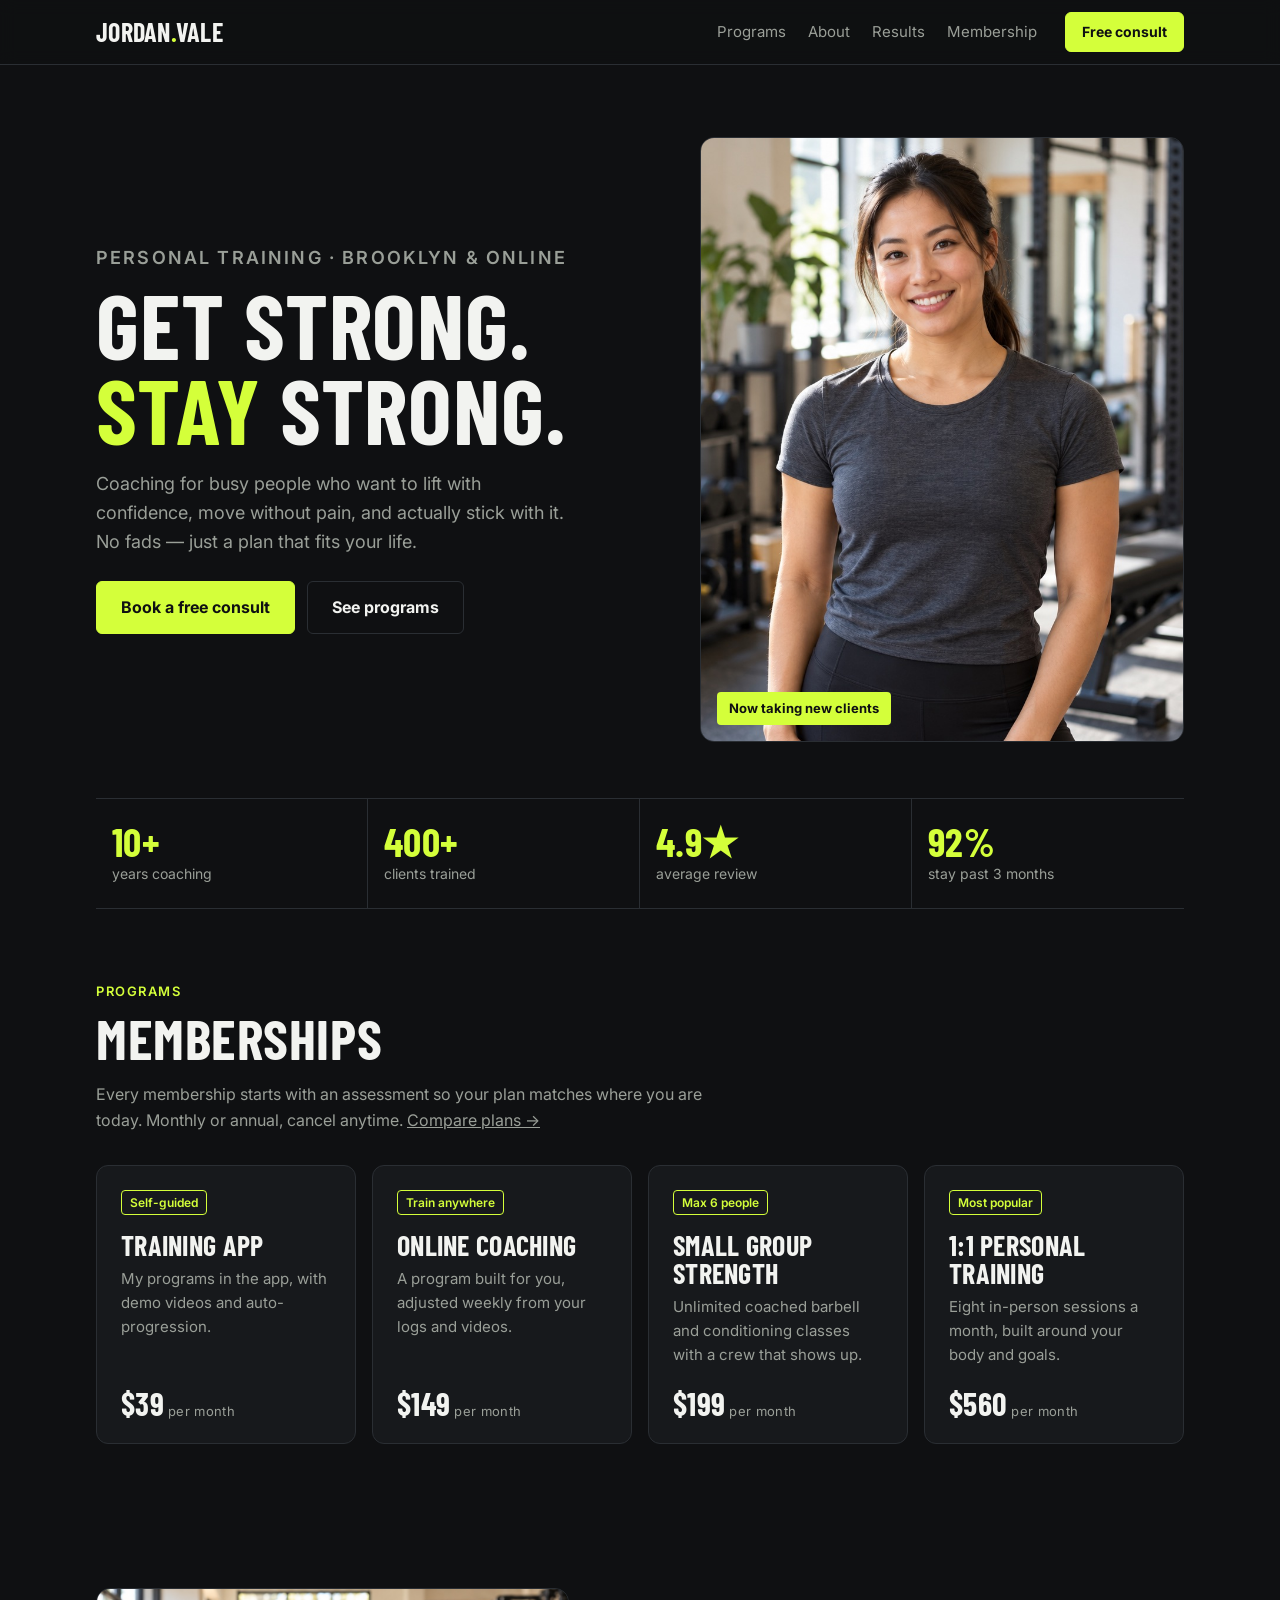
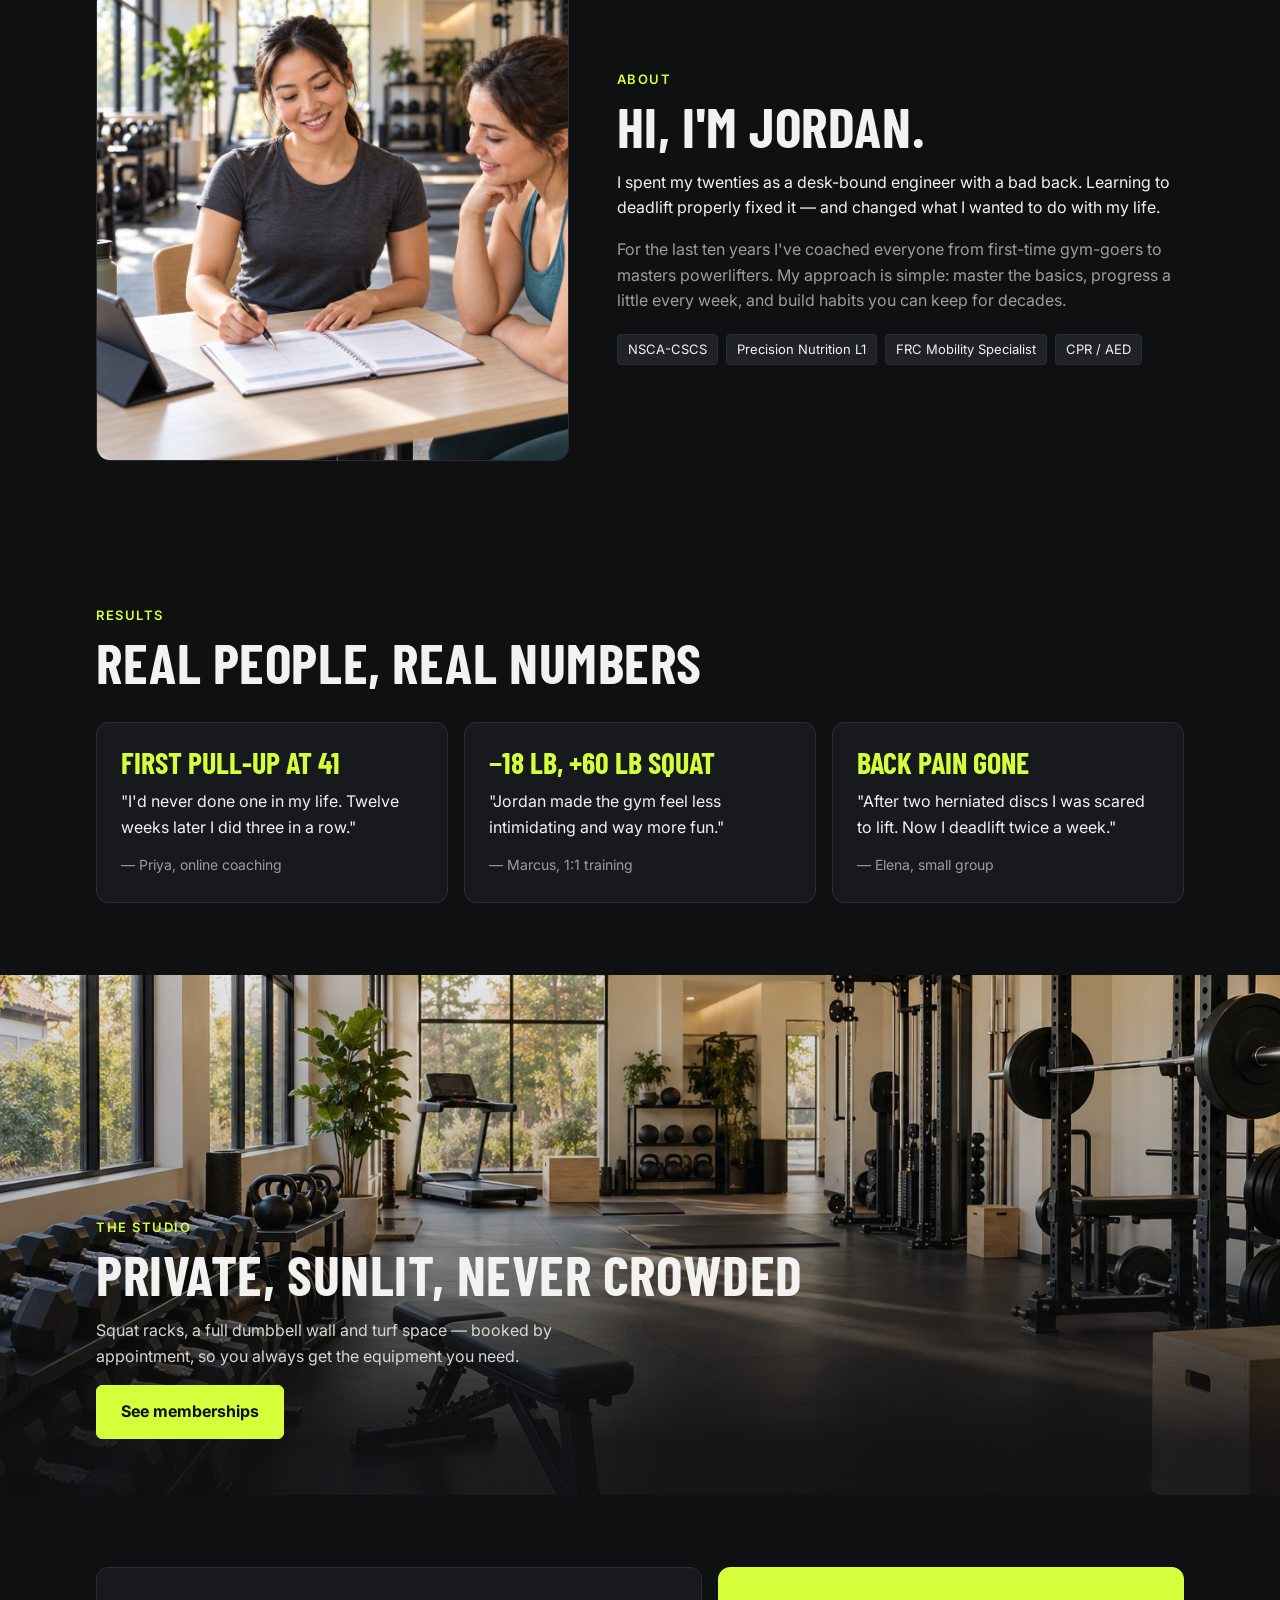
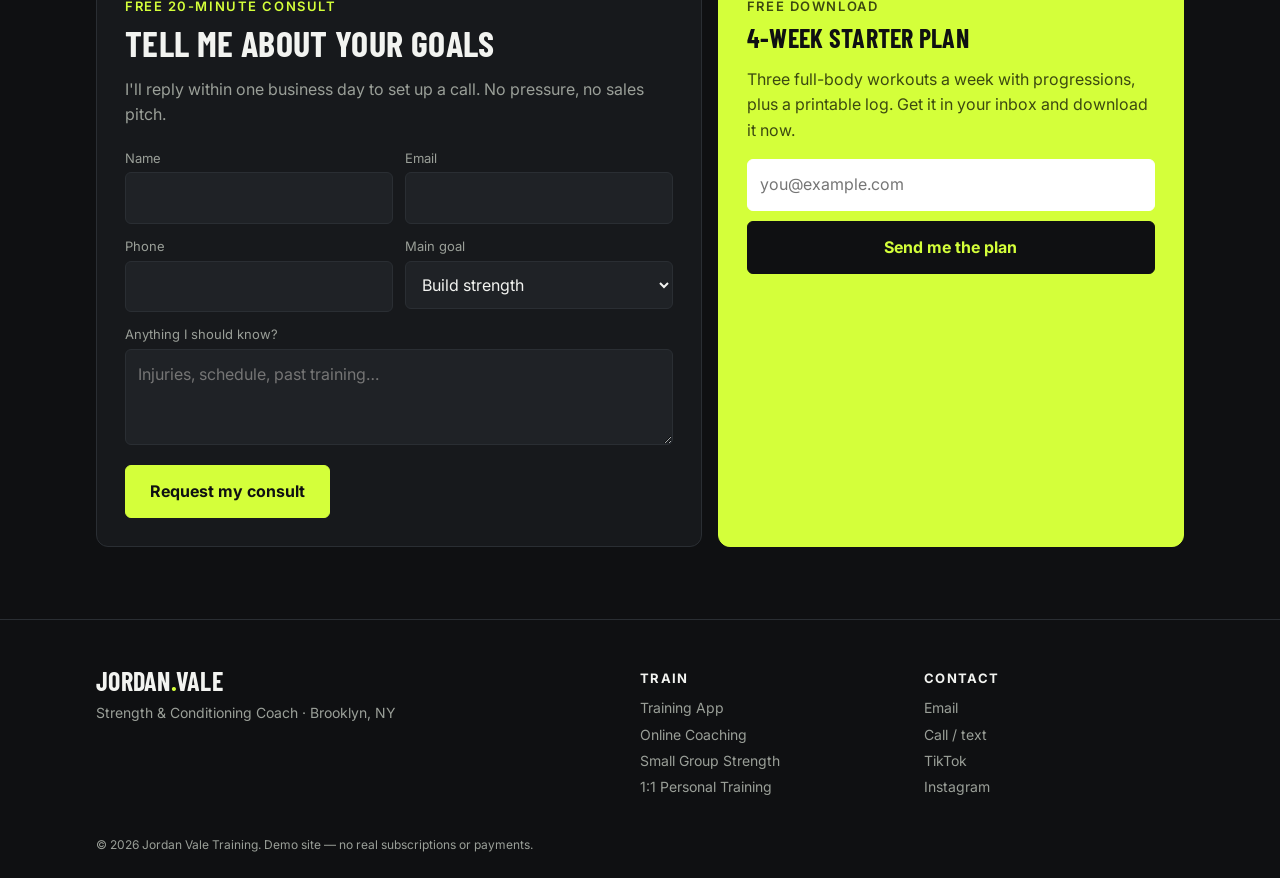
==== commit 5b0993ea: "Make form fields optional; fix About image sizing Co-Authored-By: Claude Opus 5.5 <noreply@anthropic" ====
--- a/index.html
+++ b/index.html
@@ -99,9 +99,9 @@
         <p class="muted">I'll reply within one business day to set up a call. No pressure, no sales pitch.</p>
         <form id="consult-form">
           <div class="fields">
-            <div><label for="c-name">Name</label><input id="c-name" required autocomplete="name"></div>
-            <div><label for="c-email">Email</label><input id="c-email" type="email" required autocomplete="email"></div>
-            <div><label for="c-phone">Phone (optional)</label><input id="c-phone" type="tel" autocomplete="tel"></div>
+            <div><label for="c-name">Name</label><input id="c-name" autocomplete="name"></div>
+            <div><label for="c-email">Email</label><input id="c-email" type="email" autocomplete="email"></div>
+            <div><label for="c-phone">Phone</label><input id="c-phone" type="tel" autocomplete="tel"></div>
             <div><label for="c-goal">Main goal</label>
               <select id="c-goal">
                 <option>Build strength</option><option>Lose fat</option><option>Move without pain</option><option>Sport performance</option><option>Not sure yet</option>
@@ -117,7 +117,7 @@
         <h3>4-week starter plan</h3>
         <p class="muted">Three full-body workouts a week with progressions, plus a printable log. Get it in your inbox and download it now.</p>
         <form id="guide-form" style="display:flex;flex-direction:column;gap:10px;margin-top:16px">
-          <input type="email" id="guide-email" placeholder="you@example.com" required aria-label="Email">
+          <input type="email" id="guide-email" placeholder="you@example.com" aria-label="Email">
           <button class="btn" type="submit" id="guide-submit">Send me the plan</button>
         </form>
       </div>
--- a/assets/style.css
+++ b/assets/style.css
@@ -83,8 +83,8 @@
 
 /* about */
 .about { display: grid; grid-template-columns: 1fr 1.2fr; gap: 48px; align-items: center; }
-.about-art { aspect-ratio: 1; border-radius: 14px; overflow: hidden; background: var(--surface); border: 1px solid var(--line); }
-.about-art img { width: 100%; height: 100%; display: block; object-fit: cover; object-position: 40% center; }
+.about-art { position: relative; aspect-ratio: 1; border-radius: 14px; overflow: hidden; background: var(--surface); border: 1px solid var(--line); }
+.about-art img { position: absolute; inset: 0; width: 100%; height: 100%; object-fit: cover; object-position: 40% center; }
 .creds { display: flex; flex-wrap: wrap; gap: 8px; margin-top: 20px; padding: 0; list-style: none; }
 .creds li { background: var(--surface-2); border: 1px solid var(--line); border-radius: 4px; padding: 4px 10px; font-size: 13px; }
 @media (max-width: 760px) { .about { grid-template-columns: 1fr; gap: 24px; } }
